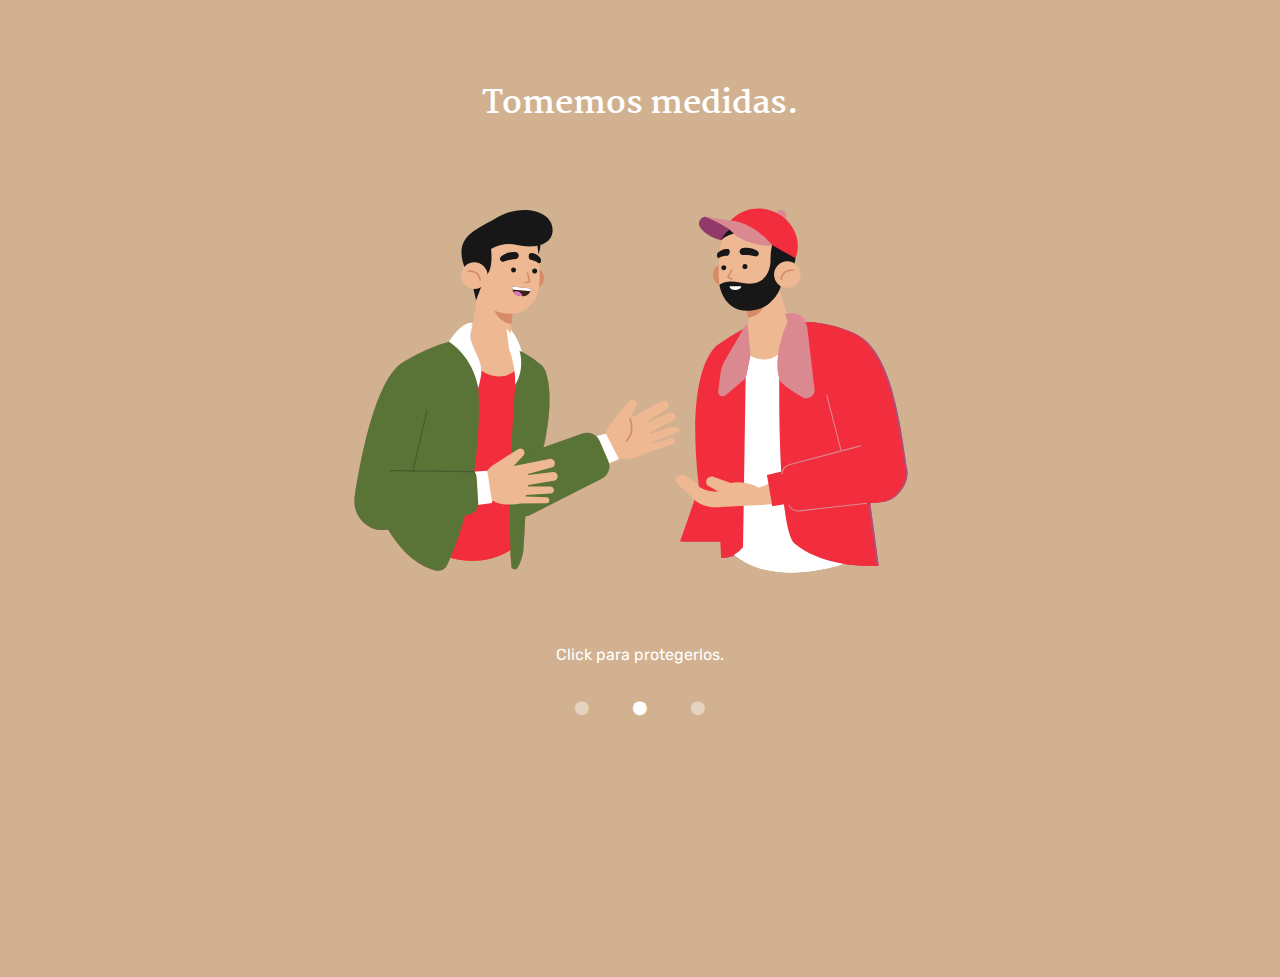
==== pag2.html @ b72d072c "Add files via upload" ====
<!DOCTYPE html>
<html>
    <head>
        <meta charset="utf-8">
        <meta name="viewport" content="width=device-width, initial-scale=1.0">
        <title>Tomemos Medidas.</title>
        <link rel="stylesheet" type="text/css" href="estilo.css">
        <script type="text/javascript" src="animaciones.js"> </script>
        <link rel="stylesheet" href="https://cdnjs.cloudflare.com/ajax/libs/font-awesome/4.7.0/css/font-awesome.min.css">
    </head>
  <body id="pag2">
    <!-- Titulo -->
    <div class="titulo">
      <h1>Tomemos medidas.</h1>
    </div>

    <!-- Ilustraciones -->
    <div class="row">
      <div class="col-6">
        <img id="pibe1" class="ilu_2" src="ilustraciones/ilustraciones-02.svg" alt="">
      </div>
      <div class="col-6">
        <img id="pibe2" class="ilu_2" src="ilustraciones/ilustraciones-08.svg" alt="">
      </div>
    </div>

    <!-- Texto -->
      <p id="boton" onclick="Pagina2()">Click para protegerlos.</p>

    <!--Menu-->
    <div class="menu">
      <a href = "pag1.html"><i class="fa fa-circle"></i></a>
      <a href = "pag2.html"><i class="active fa fa-circle"></i></a>
      <a href = "pag3.html"><i class="fa fa-circle"></i></a>
    </div>

  </body>
</html>
---- estilo.css ----
/* Importar fuentes */
@import url('https://fonts.googleapis.com/css2?family=Martel:wght@700&family=Rubik:wght@300&display=swap');


* {box-sizing: border-box;}
.row::after {content: ""; clear: both; display: table;}
[class*="col-"] {float: left;}

/* Para celulares: */
[class*="col-"] {
    width: 100%;
  }

@media only screen and (max-width: 768px) {
      body{
      }
    }

/* Grillas */
@media only screen and (min-width: 768px) {
    /* Para escritorio: */
    .col-1 {width: 8.33%;}
    .col-2 {width: 16.66%;}
    .col-3 {width: 25%;}
    .col-4 {width: 33.33%;}
    .col-5 {width: 41.66%;}
    .col-6 {width: 50%;}
    .col-7 {width: 58.33%;}
    .col-8 {width: 66.66%;}
    .col-9 {width: 75%;}
    .col-10 {width: 83.33%;}
    .col-11 {width: 91.66%;}
    .col-12 {width: 100%;}
  }

/* General */
  .full-height {height: 100%;}

  html, body {
    height:100%;
    margin: 0;
  }

#pag1{background-color:#D0838D;}
#pag2{background-color:#D1B190;}
#pag3{background-color:#2E5BA4;}

/* Tipografias */
h1{
  font-family: 'Martel', serif;
  color: white;
  text-align: center;
  margin-top: 6%;
}

p{
  font-family: 'Rubik', sans-serif;
  color: white;
  text-align: center;
}

/* Ilustraciones */
.ilu{
  width: 60%;
  height: 60%;
  display: flex;
  margin: auto;
}

.ilu_1{
  width: 80%;
  height: 80%;
  position:relative;
  cursor: move;
}

#div1 {
  width: 350px;
  height: 70px;
  padding: 10px;
  border: 1px solid #aaaaaa;
}

/* Menu circulos*/
.menu {
    width: 100%;
    text-align: center;
    padding: 20px;
}

.menu a {
  text-align: center;
  padding: 12px 20px;
  transition: all 0.2s ease-out;
  color:rgba(255, 255, 255, 0.445);
  font-size: 100%;
}

.menu a:hover {
  color:white;
  }

.active {
  color: white;
  }

/* Pagina 1 */

.line {
      position: relative;
      width: 15ch;
      margin: 0 auto;
      margin-top: 6%;
      border-right: 2px solid rgba(255, 255, 255, 0.75);
      text-align: center;
      white-space: nowrap;
      overflow: hidden;
}

/*Animation*/

.title {
      animation: typewriter 3s steps(16) 1s,
      blinkTextCursor 500ms steps(16) infinite normal;
}

@keyframes typewriter {
      from {width: 0;}
      to {width: 16ch;}
}

@keyframes blinkTextCursor {
      from {border-right-color: rgba(255, 255, 255, 0.75);}
      to {border-right-color: transparent;}
}


.imagen_1{
  width: 60%;
  height: 400px;
  background-size: auto;
  background-repeat: no-repeat;
  background-image: url("ilustraciones/ilustraciones-01.svg");
  background-position: center;
  display: flex;
  margin: auto;
}

/* Pagina 2 */

.ilu_2{
  width: 70%;
  height: 70%;
  display: flex;
  margin: auto;
}

#pibe1{
  margin-right: 0;
  margin-left: 40%;
}

#pibe2{
  margin-left: 0;
  margin-right: 40%;
}

.animation_1{
  animation: deslizamiento_2 3s;
  -webkit-animation: deslizamiento_2 3s;
  animation-fill-mode: forwards;
}

  @keyframes deslizamiento_2 {
     0%   {transform:translate(0)}
     100%  {transform:translate(-50%)}
   }

.animation_2{
  animation: deslizamiento 3s;
  -webkit-animation: deslizamiento 3s;
  animation-fill-mode: forwards;
}

  @keyframes deslizamiento {
     0%   {transform:translate(0)}
     100%  {transform:translate(50%)}
   }

/* Tercera pagina */
#ilu_3{
  width: 60%;
  height: 60%;
  display: flex;
  margin: auto;
}

#oculto_3{
  position: absolute;
  z-index: 2;
  bottom: 0%;
  display: none;
  animation: shake 0.82s cubic-bezier(.36,.07,.19,.97) both;
  transform: translate3d(0, 0, 0);
  backface-visibility: hidden;
  perspective: 1000px;
  animation-iteration-count: infinite;
}

@keyframes shake {
  10%, 90% {
    transform: translate3d(-1px, 0, 0);
  }

  20%, 80% {
    transform: translate3d(2px, 0, 0);
  }

  30%, 50%, 70% {
    transform: translate3d(-4px, 0, 0);
  }

  40%, 60% {
    transform: translate3d(4px, 0, 0);
  }
}
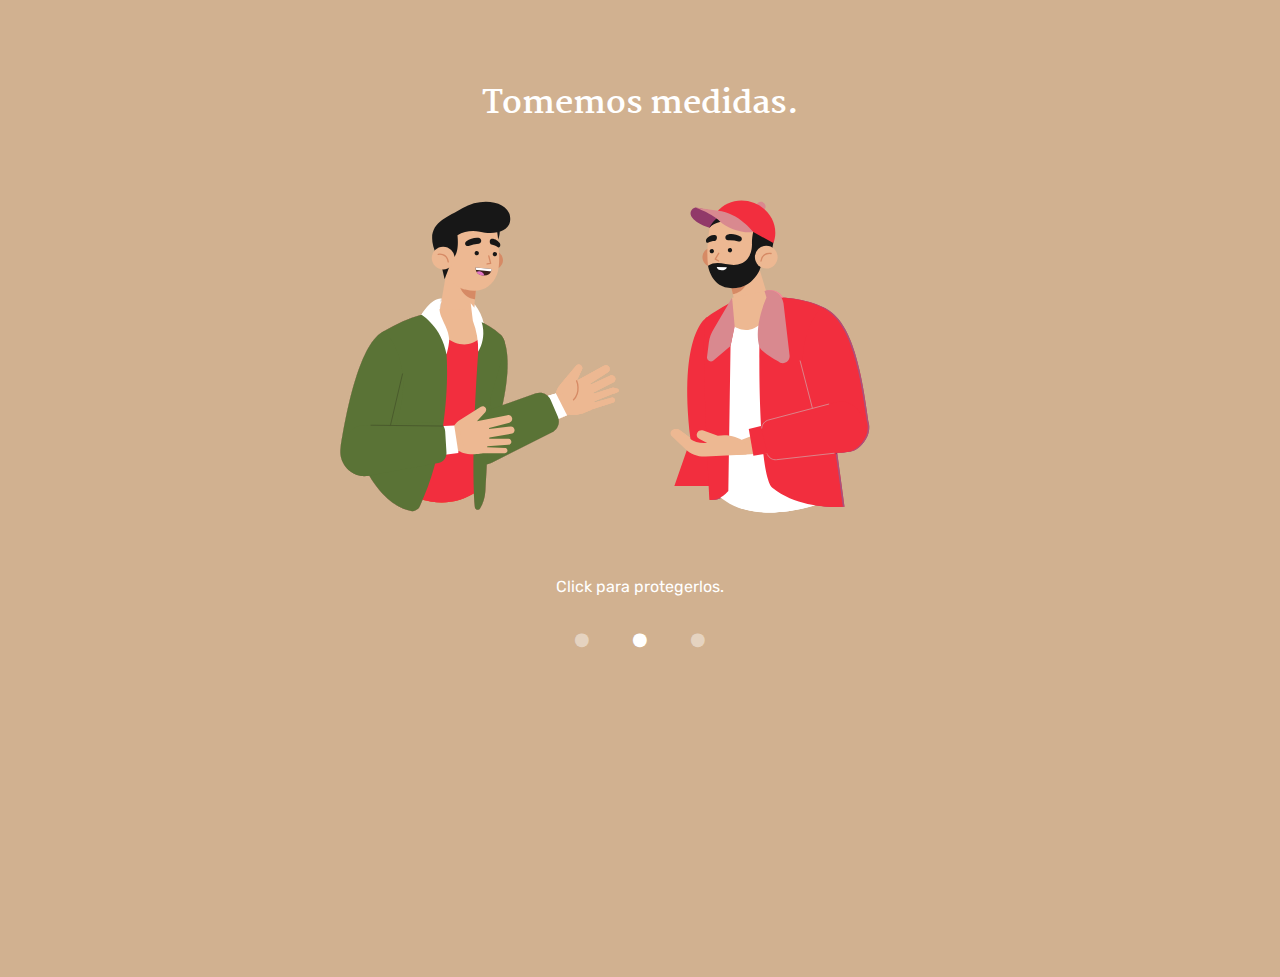
==== commit 91fde4fe: "Cambios general" ====
--- a/pag2.html
+++ b/pag2.html
@@ -24,6 +24,12 @@
       </div>
     </div>
 
+    <!-- Linea 1.5 m -->
+    <div class="col-12" id="metroymedio">
+      <hr>
+      <p>1.5 metros</p>
+    </div>
+
     <!-- Texto -->
       <p id="boton" onclick="Pagina2()">Click para protegerlos.</p>
 
--- a/estilo.css
+++ b/estilo.css
@@ -65,6 +65,7 @@
   height: 60%;
   display: flex;
   margin: auto;
+	touch-action: none;
 }
 
 .ilu_1{
@@ -149,8 +150,8 @@
 /* Pagina 2 */
 
 .ilu_2{
-  width: 70%;
-  height: 70%;
+  width: 60%;
+  height: 60%;
   display: flex;
   margin: auto;
 }
@@ -186,6 +187,46 @@
      0%   {transform:translate(0)}
      100%  {transform:translate(50%)}
    }
+
+#metroymedio{
+  display: none;
+  margin: auto;
+  margin-top: 30px;
+}
+
+hr {
+   height: 5%;
+   width: 20%;
+   background-color: green;
+   border-color: transparent;
+   -webkit-animation:shadow-drop-center .4s cubic-bezier(.25,.46,.45,.94) both;animation:shadow-drop-center .4s cubic-bezier(.25,.46,.45,.94) both;
+   animation: scale-up-bottom 2s cubic-bezier(0.390, 0.575, 0.565, 1.000) both;
+
+ }
+
+ #metroymedio p{
+   color: green;
+   animation: scale-up-bottom 2s cubic-bezier(0.390, 0.575, 0.565, 1.000) both;
+ }
+
+ @keyframes scale-up-bottom {
+   0% {
+     transform: scale(0.5);
+     transform-origin: 50% 100%;
+   }
+   100% {
+     transform: scale(1);
+     transform-origin: 50% 100%;
+   }
+
+ }
+ @keyframes shadow-drop-center {
+   from {box-shadow: 0 0 0 0 rgba(0, 0, 0, 0);}
+   to {box-shadow: 0 0 20px 0px rgba(0, 0, 0, 0.35);}
+ }
+
+
+
 
 /* Tercera pagina */
 #ilu_3{
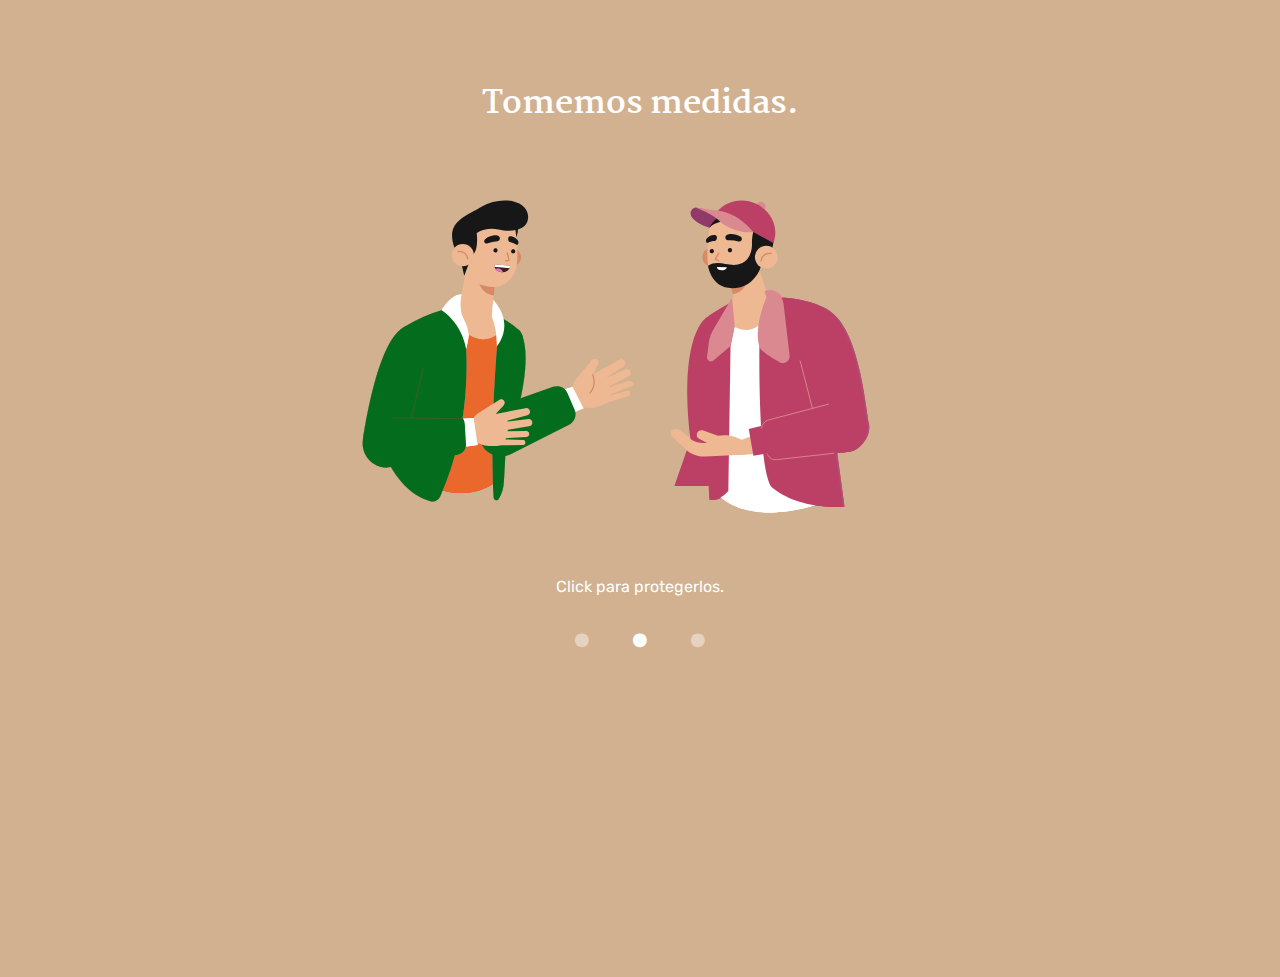
==== commit dc2f6a25: "ultimo brenda" ====
--- a/pag2.html
+++ b/pag2.html
@@ -9,6 +9,8 @@
         <link rel="stylesheet" href="https://cdnjs.cloudflare.com/ajax/libs/font-awesome/4.7.0/css/font-awesome.min.css">
     </head>
   <body id="pag2">
+    <!-- Ilustraciones: <a href="https://www.freepik.com/vectors/people">People vector created by pikisuperstar - www.freepik.com</a> -->
+    
     <!-- Titulo -->
     <div class="titulo">
       <h1>Tomemos medidas.</h1>
@@ -17,13 +19,12 @@
     <!-- Ilustraciones -->
     <div class="row">
       <div class="col-6">
-        <img id="pibe1" class="ilu_2" src="ilustraciones/ilustraciones-02.svg" alt="">
+        <img id="pibe1" class="ilu_2 hoveranimation" onclick="Pagina2()" src="ilustraciones/ilustraciones-02.svg" alt="">
       </div>
       <div class="col-6">
-        <img id="pibe2" class="ilu_2" src="ilustraciones/ilustraciones-08.svg" alt="">
+        <img id="pibe2" class="ilu_2 hoveranimation" onclick="Pagina2()" src="ilustraciones/ilustraciones-08.svg" alt="">
       </div>
     </div>
-
     <!-- Linea 1.5 m -->
     <div class="col-12" id="metroymedio">
       <hr>
--- a/estilo.css
+++ b/estilo.css
@@ -7,17 +7,21 @@
 [class*="col-"] {float: left;}
 
 /* Para celulares: */
-[class*="col-"] {
+/* [class*="col-"] {
     width: 100%;
-  }
+  } */
+  
 
 @media only screen and (max-width: 768px) {
-      body{
+      h1{font-size:150%;
+        margin-top: 25%;
+        font-family: 'Martel', serif;
+        color: white;
+        text-align: center;
       }
-    }
+}
 
 /* Grillas */
-@media only screen and (min-width: 768px) {
     /* Para escritorio: */
     .col-1 {width: 8.33%;}
     .col-2 {width: 16.66%;}
@@ -31,7 +35,6 @@
     .col-10 {width: 83.33%;}
     .col-11 {width: 91.66%;}
     .col-12 {width: 100%;}
-  }
 
 /* General */
   .full-height {height: 100%;}
@@ -46,12 +49,15 @@
 #pag3{background-color:#2E5BA4;}
 
 /* Tipografias */
+
+@media only screen and (min-width: 768px) {
 h1{
   font-family: 'Martel', serif;
   color: white;
   text-align: center;
   margin-top: 6%;
 }
+}
 
 p{
   font-family: 'Rubik', sans-serif;
@@ -60,6 +66,40 @@
 }
 
 /* Ilustraciones */
+
+/*
+#div1 {
+  width: 350px;
+  height: 70px;
+  padding: 10px;
+  border: 1px solid #aaaaaa;
+} */
+
+/* Menu circulos*/
+.menu {
+    width: 100%;
+    text-align: center;
+    padding: 20px;
+}
+
+.menu a {
+  text-align: center;
+  padding: 12px 20px;
+  transition: all 0.2s ease-out;
+  color:rgba(255, 255, 255, 0.445);
+  font-size: 100%;
+}
+
+.menu a:hover {
+  color:white;
+  }
+
+.active {
+  color: white;
+  }
+
+/* Pagina 1 */
+
 .ilu{
   width: 60%;
   height: 60%;
@@ -75,53 +115,17 @@
   cursor: move;
 }
 
-#div1 {
-  width: 350px;
-  height: 70px;
-  padding: 10px;
-  border: 1px solid #aaaaaa;
-}
-
-/* Menu circulos*/
-.menu {
-    width: 100%;
-    text-align: center;
-    padding: 20px;
-}
-
-.menu a {
-  text-align: center;
-  padding: 12px 20px;
-  transition: all 0.2s ease-out;
-  color:rgba(255, 255, 255, 0.445);
-  font-size: 100%;
-}
-
-.menu a:hover {
-  color:white;
-  }
-
-.active {
-  color: white;
-  }
-
-/* Pagina 1 */
-
 .line {
       position: relative;
       width: 15ch;
-      margin: 0 auto;
-      margin-top: 6%;
       border-right: 2px solid rgba(255, 255, 255, 0.75);
       text-align: center;
       white-space: nowrap;
       overflow: hidden;
 }
 
-/*Animation*/
-
 .title {
-      animation: typewriter 3s steps(16) 1s,
+      animation: typewriter 2s steps(16) 1s,
       blinkTextCursor 500ms steps(16) infinite normal;
 }
 
@@ -137,18 +141,42 @@
 
 
 .imagen_1{
-  width: 60%;
-  height: 400px;
-  background-size: auto;
-  background-repeat: no-repeat;
-  background-image: url("ilustraciones/ilustraciones-01.svg");
-  background-position: center;
+  width: 45%;
   display: flex;
-  margin: auto;
+}
+
+/* Para desktop */
+@media only screen and (min-width: 768px) {
+.line{
+  margin: 6% auto 0 auto;
+}
+#persona1{
+  margin: 7% 0 7% 60%;
+}
+
+#persona2{
+  margin: 7% 40% 7% 0;
+}
+}
+
+/* Para celular */
+@media only screen and (max-width: 768px) {
+.line{
+  margin: 25% auto 0 auto;
+}
+#persona1{
+  margin: 7% 0 7% 60%;
+}
+
+#persona2{
+  margin: 7% 40% 7% 0;
+}
 }
 
 /* Pagina 2 */
-
+/* Para desktop */
+
+@media only screen and (min-width: 768px) {
 .ilu_2{
   width: 60%;
   height: 60%;
@@ -165,6 +193,7 @@
   margin-left: 0;
   margin-right: 40%;
 }
+}
 
 .animation_1{
   animation: deslizamiento_2 3s;
@@ -172,31 +201,19 @@
   animation-fill-mode: forwards;
 }
 
-  @keyframes deslizamiento_2 {
-     0%   {transform:translate(0)}
-     100%  {transform:translate(-50%)}
-   }
-
 .animation_2{
   animation: deslizamiento 3s;
   -webkit-animation: deslizamiento 3s;
   animation-fill-mode: forwards;
 }
 
-  @keyframes deslizamiento {
-     0%   {transform:translate(0)}
-     100%  {transform:translate(50%)}
-   }
-
 #metroymedio{
   display: none;
-  margin: auto;
-  margin-top: 30px;
+  margin-bottom: 2%;
 }
 
 hr {
    height: 5%;
-   width: 20%;
    background-color: green;
    border-color: transparent;
    -webkit-animation:shadow-drop-center .4s cubic-bezier(.25,.46,.45,.94) both;animation:shadow-drop-center .4s cubic-bezier(.25,.46,.45,.94) both;
@@ -204,10 +221,15 @@
 
  }
 
+
  #metroymedio p{
    color: green;
    animation: scale-up-bottom 2s cubic-bezier(0.390, 0.575, 0.565, 1.000) both;
  }
+
+#boton{
+  display: block;
+}
 
  @keyframes scale-up-bottom {
    0% {
@@ -225,21 +247,75 @@
    to {box-shadow: 0 0 20px 0px rgba(0, 0, 0, 0.35);}
  }
 
-
+/* Para desktop */
+
+@media only screen and (min-width: 768px) {
+
+@keyframes deslizamiento_2 {
+   0%   {transform:translate(0)}
+   100%  {transform:translate(-50%)}
+ }
+@keyframes deslizamiento {
+   0%   {transform:translate(0)}
+   100%  {transform:translate(50%)}
+ }
+ hr{
+   width: 20%;
+ }
+}
+
+/* Para Mobile */
+
+@media only screen and (max-width: 768px) {
+      .ilu_2{
+        width: 100%;
+        margin-top: 25%;
+        margin-bottom: 15%;
+      }
+      #pibe1{
+        margin-left: 12%;
+      }
+      #pibe2{
+        margin-left:-5%;
+      }
+      @keyframes deslizamiento_2 {
+         0%   {transform:translate(0)}
+         100%  {transform:translate(-30%)}
+       }
+
+      @keyframes deslizamiento {
+         0%   {transform:translate(0)}
+         100%  {transform:translate(30%)}
+       }
+       hr{
+         width: 50%;
+         margin-top: -8%;
+       }
+       #metroymedio{
+         margin-top: 3%;
+       }
+    }
 
 
 /* Tercera pagina */
 #ilu_3{
-  width: 60%;
-  height: 60%;
   display: flex;
   margin: auto;
 }
+
+.hoveranimation:hover{
+  /* transform: scaleX(-1); */
+  filter: drop-shadow(5px 5px 6px rgba(0,0,0,0.3));
+  -webkit-animation: scale-down-center 0.4s cubic-bezier(0.250, 0.460, 0.450, 0.940) both;
+	        animation: scale-down-center 0.4s cubic-bezier(0.250, 0.460, 0.450, 0.940) both;}
+
+ @-webkit-keyframes scale-down-center { 0% { -webkit-transform: scale(1); transform: scale(1); } 100% { -webkit-transform: scale(0.98); transform: scale(0.98); } }
+ @keyframes scale-down-center { 0% { -webkit-transform: scale(1); transform: scale(1); } 100% { -webkit-transform: scale(0.98); transform: scale(0.98); } }
+
 
 #oculto_3{
   position: absolute;
   z-index: 2;
-  bottom: 0%;
   display: none;
   animation: shake 0.82s cubic-bezier(.36,.07,.19,.97) both;
   transform: translate3d(0, 0, 0);
@@ -265,3 +341,24 @@
     transform: translate3d(4px, 0, 0);
   }
 }
+
+/* Para desktop */
+@media only screen and (min-width:768px){
+  #ilu_3{
+    height: 60%;
+  }
+  #oculto_3{
+    bottom: 0%;
+  }
+}
+
+/* Para mobile */
+@media only screen and (max-width:768px){
+  #ilu_3{
+    height: 40%;
+  }
+  #oculto_3{
+    height: auto;
+    width: 100%;
+  }
+}
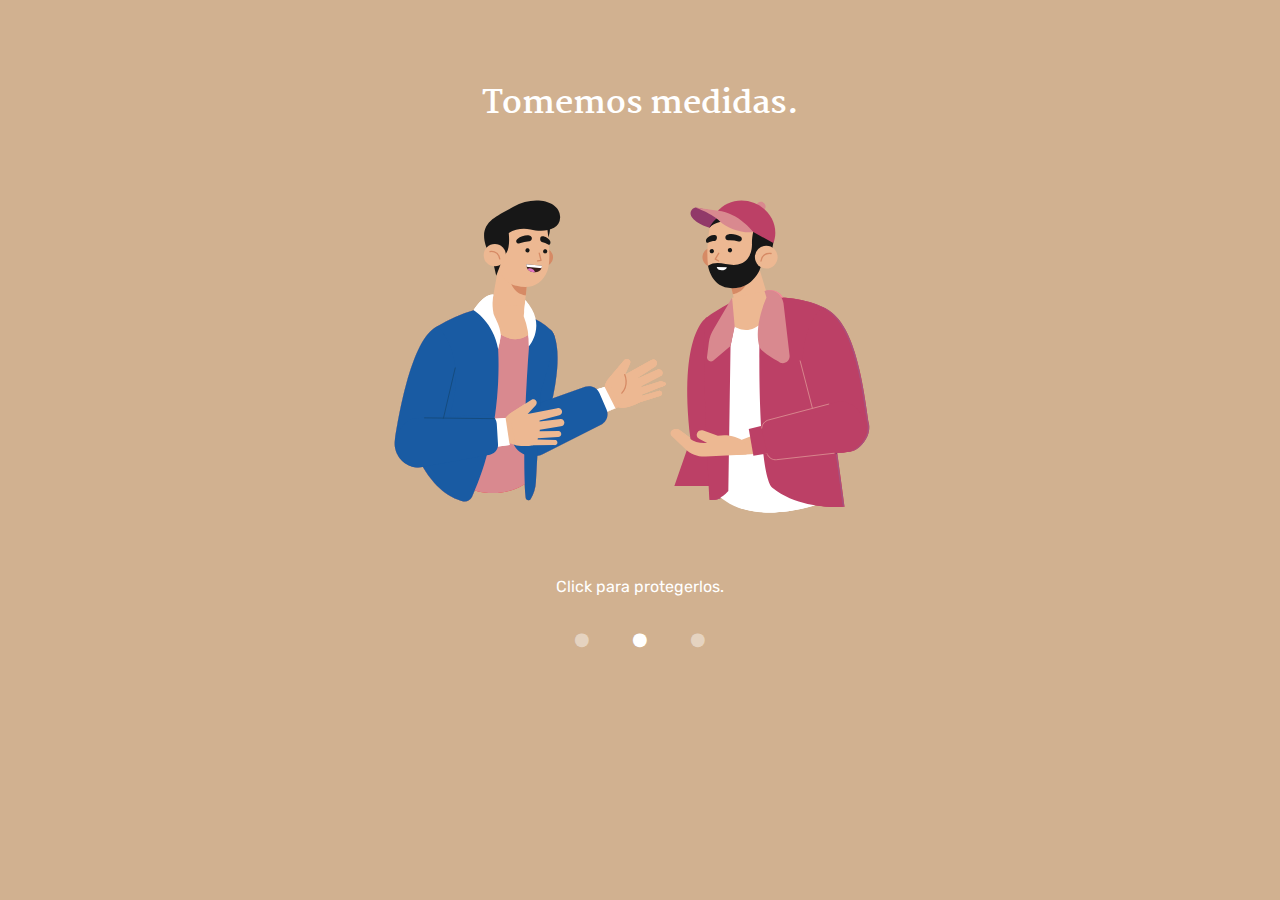
==== commit 5101ef5a: "Add files via upload" ====
--- a/pag2.html
+++ b/pag2.html
@@ -5,41 +5,68 @@
         <meta name="viewport" content="width=device-width, initial-scale=1.0">
         <title>Tomemos Medidas.</title>
         <link rel="stylesheet" type="text/css" href="estilo.css">
-        <script type="text/javascript" src="animaciones.js"> </script>
         <link rel="stylesheet" href="https://cdnjs.cloudflare.com/ajax/libs/font-awesome/4.7.0/css/font-awesome.min.css">
     </head>
+
   <body id="pag2">
-    <!-- Ilustraciones: <a href="https://www.freepik.com/vectors/people">People vector created by pikisuperstar - www.freepik.com</a> -->
-    
+  <div class="container">
+
     <!-- Titulo -->
-    <div class="titulo">
-      <h1>Tomemos medidas.</h1>
+    <div class="row">
+      <div class="col-12">
+          <h1>Tomemos medidas.</h1>
+      </div>
     </div>
 
     <!-- Ilustraciones -->
     <div class="row">
       <div class="col-6">
-        <img id="pibe1" class="ilu_2 hoveranimation" onclick="Pagina2()" src="ilustraciones/ilustraciones-02.svg" alt="">
+        <img id="pibe1" class="ilu_2 hoveranimation" onclick="Pagina2()" src="ilustraciones/ilustraciones-09.svg" alt="">
       </div>
       <div class="col-6">
         <img id="pibe2" class="ilu_2 hoveranimation" onclick="Pagina2()" src="ilustraciones/ilustraciones-08.svg" alt="">
       </div>
     </div>
+
     <!-- Linea 1.5 m -->
-    <div class="col-12" id="metroymedio">
-      <hr>
-      <p>1.5 metros</p>
+    <div class="row">
+      <div class="col-12" id="metroymedio">
+        <hr>
+        <p>1.5 metros</p>
+      </div>
     </div>
 
     <!-- Texto -->
-      <p id="boton" onclick="Pagina2()">Click para protegerlos.</p>
+    <div class="row">
+      <div class="col-12">
+        <p id="boton" onclick="Pagina2()">Click para protegerlos.</p>
+      </div>
+    </div>
 
     <!--Menu-->
-    <div class="menu">
-      <a href = "pag1.html"><i class="fa fa-circle"></i></a>
-      <a href = "pag2.html"><i class="active fa fa-circle"></i></a>
-      <a href = "pag3.html"><i class="fa fa-circle"></i></a>
+    <div class="row">
+      <div class="col-12 menu">
+          <a href = "index.html"><i class="fa fa-circle"></i></a>
+          <a href = "pag2.html"><i class="active fa fa-circle"></i></a>
+          <a href = "pag3.html"><i class="fa fa-circle"></i></a>
+      </div>
     </div>
+  </div>
+
+  <!-- Ilustraciones basadas en: <a href="https://www.freepik.com/vectors/people">-->
+
+  <script>
+  function Pagina2(){
+    let pib1 = document.getElementById('pibe1');
+    pib1.classList.add("animation_1");
+    pib1.classList.remove("hoveranimation");
+    let pib2 = document.getElementById('pibe2');
+    pib2.classList.add("animation_2");
+    pib2.classList.remove("hoveranimation");
+    document.getElementById("metroymedio").style.display = "block";
+    document.getElementById("boton").style.display = "none";
+  }
+  </script>
 
   </body>
 </html>
--- a/estilo.css
+++ b/estilo.css
@@ -4,37 +4,25 @@
 
 * {box-sizing: border-box;}
 .row::after {content: ""; clear: both; display: table;}
-[class*="col-"] {float: left;}
-
-/* Para celulares: */
-/* [class*="col-"] {
+[class*="col-"] {float: left;
     width: 100%;
-  } */
-  
-
-@media only screen and (max-width: 768px) {
-      h1{font-size:150%;
-        margin-top: 25%;
-        font-family: 'Martel', serif;
-        color: white;
-        text-align: center;
-      }
-}
+  }
 
 /* Grillas */
-    /* Para escritorio: */
-    .col-1 {width: 8.33%;}
-    .col-2 {width: 16.66%;}
-    .col-3 {width: 25%;}
-    .col-4 {width: 33.33%;}
-    .col-5 {width: 41.66%;}
-    .col-6 {width: 50%;}
-    .col-7 {width: 58.33%;}
-    .col-8 {width: 66.66%;}
-    .col-9 {width: 75%;}
-    .col-10 {width: 83.33%;}
-    .col-11 {width: 91.66%;}
-    .col-12 {width: 100%;}
+  /* Para escritorio: */
+  .col-1 {width: 8.33%;}
+  .col-2 {width: 16.66%;}
+  .col-3 {width: 25%;}
+  .col-4 {width: 33.33%;}
+  .col-5 {width: 41.66%;}
+  .col-6 {width: 50%;}
+  .col-7 {width: 58.33%;}
+  .col-8 {width: 66.66%;}
+  .col-9 {width: 75%;}
+  .col-10 {width: 83.33%;}
+  .col-11 {width: 91.66%;}
+  .col-12 {width: 100%;}
+
 
 /* General */
   .full-height {height: 100%;}
@@ -42,14 +30,28 @@
   html, body {
     height:100%;
     margin: 0;
-  }
-
+    user-select: none;
+    -webkit-user-select: none;
+  }
+
+  h1{
+    font-family: 'Martel', serif;
+    color: white;
+    text-align: center;
+  }
+
+  @media only screen and (max-width: 768px) {
+    h1{font-size:150%;
+      margin-top: 25%;
+    }
+  }
+
+/* Background color */
 #pag1{background-color:#D0838D;}
 #pag2{background-color:#D1B190;}
 #pag3{background-color:#2E5BA4;}
 
 /* Tipografias */
-
 @media only screen and (min-width: 768px) {
 h1{
   font-family: 'Martel', serif;
@@ -65,17 +67,7 @@
   text-align: center;
 }
 
-/* Ilustraciones */
-
-/*
-#div1 {
-  width: 350px;
-  height: 70px;
-  padding: 10px;
-  border: 1px solid #aaaaaa;
-} */
-
-/* Menu circulos*/
+/* Menu */
 .menu {
     width: 100%;
     text-align: center;
@@ -100,100 +92,63 @@
 
 /* Pagina 1 */
 
-.ilu{
-  width: 60%;
-  height: 60%;
-  display: flex;
-  margin: auto;
-	touch-action: none;
-}
-
-.ilu_1{
-  width: 80%;
-  height: 80%;
-  position:relative;
-  cursor: move;
-}
-
 .line {
-      position: relative;
-      width: 15ch;
-      border-right: 2px solid rgba(255, 255, 255, 0.75);
-      text-align: center;
-      white-space: nowrap;
-      overflow: hidden;
+  position: relative;
+  width: 15ch;
+  border-right: 2px solid rgba(255, 255, 255, 0.75);
+  text-align: center;
+  white-space: nowrap;
+  overflow: hidden;
 }
 
 .title {
-      animation: typewriter 2s steps(16) 1s,
-      blinkTextCursor 500ms steps(16) infinite normal;
-}
-
-@keyframes typewriter {
-      from {width: 0;}
-      to {width: 16ch;}
-}
-
-@keyframes blinkTextCursor {
-      from {border-right-color: rgba(255, 255, 255, 0.75);}
-      to {border-right-color: transparent;}
-}
-
+  animation: typewriter 2s steps(16) 1s,
+  blinkTextCursor 500ms steps(16) infinite normal;
+  -webkit-animation: typewriter 2s steps(16) 1s,
+  blinkTextCursor 500ms steps(16) infinite normal;
+}
+
+  @keyframes typewriter { from {width: 0;} to {width: 16ch;} }
+  @keyframes blinkTextCursor { from {border-right-color: rgba(255, 255, 255, 0.75);} to {border-right-color: transparent;} }
+
+  @-webkit-keyframes typewriter { from {width: 0;} to {width: 16ch;} }
+  @-webkit-keyframes blinkTextCursor { from {border-right-color: rgba(255, 255, 255, 0.75);} to {border-right-color: transparent;} }
 
 .imagen_1{
   width: 45%;
   display: flex;
+  cursor: pointer;
 }
 
 /* Para desktop */
 @media only screen and (min-width: 768px) {
-.line{
-  margin: 6% auto 0 auto;
-}
-#persona1{
-  margin: 7% 0 7% 60%;
-}
-
-#persona2{
-  margin: 7% 40% 7% 0;
-}
+  .line{
+    margin: 6% auto 0 auto;
+  }
+  #persona1{
+    margin: 7% 0 7% 60%;
+  }
+
+  #persona2{
+    margin: 7% 40% 7% 0;
+  }
 }
 
 /* Para celular */
 @media only screen and (max-width: 768px) {
-.line{
-  margin: 25% auto 0 auto;
-}
-#persona1{
-  margin: 7% 0 7% 60%;
-}
-
-#persona2{
-  margin: 7% 40% 7% 0;
-}
+  .line{
+    margin: 25% auto 0 auto;
+  }
+  #persona2{
+    width: 100%;
+    margin: 25% 0 25% 60%;
+  }
+  .oculto_1{
+    display: none;
+  }
 }
 
 /* Pagina 2 */
-/* Para desktop */
-
-@media only screen and (min-width: 768px) {
-.ilu_2{
-  width: 60%;
-  height: 60%;
-  display: flex;
-  margin: auto;
-}
-
-#pibe1{
-  margin-right: 0;
-  margin-left: 40%;
-}
-
-#pibe2{
-  margin-left: 0;
-  margin-right: 40%;
-}
-}
 
 .animation_1{
   animation: deslizamiento_2 3s;
@@ -212,99 +167,118 @@
   margin-bottom: 2%;
 }
 
+#boton{
+  display: block;
+}
+
 hr {
    height: 5%;
    background-color: green;
    border-color: transparent;
-   -webkit-animation:shadow-drop-center .4s cubic-bezier(.25,.46,.45,.94) both;animation:shadow-drop-center .4s cubic-bezier(.25,.46,.45,.94) both;
    animation: scale-up-bottom 2s cubic-bezier(0.390, 0.575, 0.565, 1.000) both;
-
+   -webkit-animation: scale-up-bottom 2s cubic-bezier(0.390, 0.575, 0.565, 1.000) both;
  }
-
 
  #metroymedio p{
    color: green;
    animation: scale-up-bottom 2s cubic-bezier(0.390, 0.575, 0.565, 1.000) both;
+   -webkit-animation: scale-up-bottom 2s cubic-bezier(0.390, 0.575, 0.565, 1.000) both;
  }
 
-#boton{
-  display: block;
-}
-
- @keyframes scale-up-bottom {
-   0% {
-     transform: scale(0.5);
-     transform-origin: 50% 100%;
+ @keyframes scale-up-bottom { 0% { transform: scale(0.5); transform-origin: 50% 100%; } 100% { transform: scale(1); transform-origin: 50% 100%; } }
+ @keyframes shadow-drop-center { from {box-shadow: 0 0 0 0 rgba(0, 0, 0, 0);} to {box-shadow: 0 0 20px 0px rgba(0, 0, 0, 0.35);} }
+ @-webkit-keyframes  scale-up-bottom { 0% { transform: scale(0.5); transform-origin: 50% 100%; } 100% { transform: scale(1); transform-origin: 50% 100%; } }
+ @-webkit-keyframes shadow-drop-center { from {box-shadow: 0 0 0 0 rgba(0, 0, 0, 0);} to {box-shadow: 0 0 20px 0px rgba(0, 0, 0, 0.35);} }
+
+
+/* Para desktop */
+@media only screen and (min-width: 768px) {
+  .ilu_2{
+    width: 60%;
+    height: 60%;
+    display: flex;
+    margin: auto;
+    cursor: pointer;
+  }
+  #pibe1{
+    margin-right: 0;
+    margin-left: 40%;
+  }
+  #pibe2{
+    margin-left: 0;
+    margin-right: 40%;
+  }
+  @keyframes deslizamiento_2 {
+     0%   {transform:translate(0)}
+     100%  {transform:translate(-50%)} }
+   @-webkit-keyframes deslizamiento_2 {
+      0%   {transform:translate(0)}
+      100%  {transform:translate(-50%)} }
+  @keyframes deslizamiento {
+     0%   {transform:translate(0)}
+     100%  {transform:translate(50%)} }
+   @-webkit-keyframes deslizamiento {
+      0%   {transform:translate(0)}
+      100%  {transform:translate(50%)} }
+   hr{
+     width: 20%;
    }
-   100% {
-     transform: scale(1);
-     transform-origin: 50% 100%;
+   #pibe1{
+     margin-left: 45%;
    }
-
- }
- @keyframes shadow-drop-center {
-   from {box-shadow: 0 0 0 0 rgba(0, 0, 0, 0);}
-   to {box-shadow: 0 0 20px 0px rgba(0, 0, 0, 0.35);}
- }
-
-/* Para desktop */
-
-@media only screen and (min-width: 768px) {
-
-@keyframes deslizamiento_2 {
-   0%   {transform:translate(0)}
-   100%  {transform:translate(-50%)}
- }
-@keyframes deslizamiento {
-   0%   {transform:translate(0)}
-   100%  {transform:translate(50%)}
- }
- hr{
-   width: 20%;
- }
-}
+  }
 
 /* Para Mobile */
 
 @media only screen and (max-width: 768px) {
-      .ilu_2{
-        width: 100%;
-        margin-top: 25%;
-        margin-bottom: 15%;
+    .ilu_2{
+      width: 125%;
+      margin-top: 25%;
+      margin-bottom: 15%;
+    }
+    #pibe1{
+      margin-left: 2%;
+    }
+    #pibe2{
+      margin-left:-10%;
+    }
+    @keyframes deslizamiento_2 {
+       0%   {transform:translate(0)}
+       100%  {transform:translate(-20%)}
+     }
+
+    @-webkit-keyframes deslizamiento_2 {
+       0%   {transform:translate(0)}
+       100%  {transform:translate(-20%)}
+     }
+
+    @keyframes deslizamiento {
+       0%   {transform:translate(0)}
+       100%  {transform:translate(20%)}
+     }
+
+     @-webkit-keyframes deslizamiento {
+        0%   {transform:translate(0)}
+        100%  {transform:translate(20%)}
       }
-      #pibe1{
-        margin-left: 12%;
-      }
-      #pibe2{
-        margin-left:-5%;
-      }
-      @keyframes deslizamiento_2 {
-         0%   {transform:translate(0)}
-         100%  {transform:translate(-30%)}
-       }
-
-      @keyframes deslizamiento {
-         0%   {transform:translate(0)}
-         100%  {transform:translate(30%)}
-       }
-       hr{
-         width: 50%;
-         margin-top: -8%;
-       }
-       #metroymedio{
-         margin-top: 3%;
-       }
-    }
+     hr{
+       width: 50%;
+       margin-top: -8%;
+     }
+     #metroymedio{
+       margin-top: 3%;
+     }
+  }
 
 
 /* Tercera pagina */
 #ilu_3{
   display: flex;
   margin: auto;
+  cursor: pointer;
 }
 
 .hoveranimation:hover{
-  /* transform: scaleX(-1); */
   filter: drop-shadow(5px 5px 6px rgba(0,0,0,0.3));
   -webkit-animation: scale-down-center 0.4s cubic-bezier(0.250, 0.460, 0.450, 0.940) both;
 	        animation: scale-down-center 0.4s cubic-bezier(0.250, 0.460, 0.450, 0.940) both;}
@@ -317,48 +291,53 @@
   position: absolute;
   z-index: 2;
   display: none;
+  width: 100%;
+  height: 100%;
   animation: shake 0.82s cubic-bezier(.36,.07,.19,.97) both;
   transform: translate3d(0, 0, 0);
   backface-visibility: hidden;
   perspective: 1000px;
   animation-iteration-count: infinite;
+  -webkit-animation-iteration-count: infinite;
+
 }
 
 @keyframes shake {
-  10%, 90% {
-    transform: translate3d(-1px, 0, 0);
-  }
-
-  20%, 80% {
-    transform: translate3d(2px, 0, 0);
-  }
-
-  30%, 50%, 70% {
-    transform: translate3d(-4px, 0, 0);
-  }
-
-  40%, 60% {
-    transform: translate3d(4px, 0, 0);
-  }
+  10%, 90% { transform: translate3d(-1px, 0, 0); }
+  20%, 80% { transform: translate3d(2px, 0, 0); }
+  30%, 50%, 70% { transform: translate3d(-4px, 0, 0); }
+  40%, 60% { transform: translate3d(4px, 0, 0); }
+}
+
+@-webkit-keyframes shake { 10%, 90% { transform: translate3d(-1px, 0, 0); }
+  20%, 80% { transform: translate3d(2px, 0, 0); }
+  30%, 50%, 70% { transform: translate3d(-4px, 0, 0); }
+  40%, 60% { transform: translate3d(4px, 0, 0); }
 }
 
 /* Para desktop */
 @media only screen and (min-width:768px){
   #ilu_3{
-    height: 60%;
+    width: 28%;
+    margin-top: 4%;
+    margin-bottom: 4%;
   }
   #oculto_3{
     bottom: 0%;
+    background-image: url("ilustraciones/ilustraciones-10.svg");
   }
 }
 
 /* Para mobile */
 @media only screen and (max-width:768px){
   #ilu_3{
-    height: 40%;
+    width: 70%;
+    margin-top: 15%;
+    margin-bottom: 15%;
   }
   #oculto_3{
-    height: auto;
     width: 100%;
-  }
-}
+    bottom: 0%;
+    background-image: url("ilustraciones/ilustraciones-11.svg");
+  }
+}
